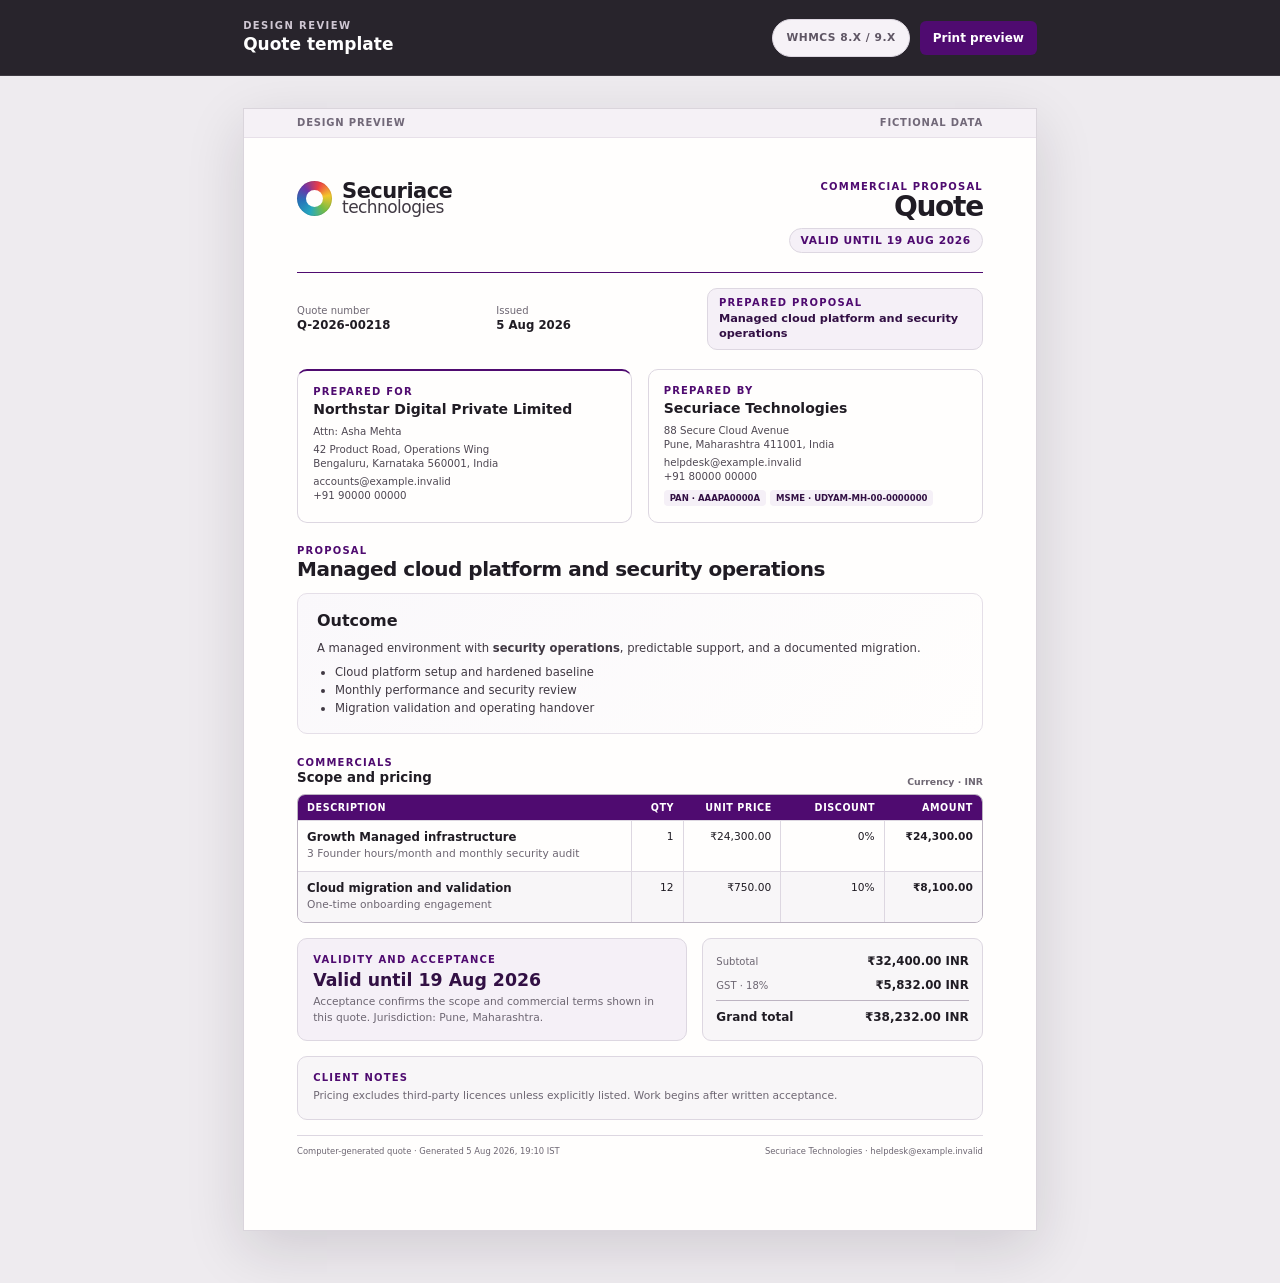
==== quote-preview/index.html @ fe07cd0a "feat(quote): add modern WHMCS PDF suite" ====
<!doctype html>
<html lang="en">
<head>
  <meta charset="utf-8">
  <meta name="viewport" content="width=device-width, initial-scale=1">
  <meta name="color-scheme" content="light">
  <meta name="theme-color" content="#201c24">
  <title>Securiace quote redesign preview</title>
  <link rel="stylesheet" href="styles.css">
</head>
<body>
  <a class="skip-link" href="#quote-document">Skip to quote</a>
  <header class="preview-toolbar" aria-label="Preview controls">
    <div>
      <p class="toolbar-kicker">Design review</p>
      <h1>Quote template</h1>
    </div>
    <div class="toolbar-actions">
      <span class="preview-state">WHMCS 8.x / 9.x</span>
      <button class="print-button" type="button" data-print>Print preview</button>
    </div>
  </header>

  <main class="preview-canvas">
    <article class="invoice quote" id="quote-document" tabindex="-1" aria-labelledby="document-title">
      <div class="sample-notice">
        <span>Design preview</span>
        <span>Fictional data</span>
      </div>

      <header class="invoice-header">
        <div class="brand-lockup" aria-label="Securiace Technologies">
          <span class="brand-mark" aria-hidden="true"><span></span></span>
          <span class="brand-name"><strong>Securiace</strong><span>technologies</span></span>
        </div>
        <div class="document-heading">
          <p class="eyebrow">Commercial proposal</p>
          <h2 id="document-title">Quote</h2>
          <span class="validity-pill">Valid until 19 Aug 2026</span>
        </div>
      </header>

      <section class="document-strip" aria-label="Quote identity and validity">
        <dl class="document-meta quote-meta">
          <div><dt>Quote number</dt><dd>Q-2026-00218</dd></div>
          <div><dt>Issued</dt><dd>5 Aug 2026</dd></div>
        </dl>
        <div class="proposal-summary">
          <p class="section-label">Prepared proposal</p>
          <strong>Managed cloud platform and security operations</strong>
        </div>
      </section>

      <section class="party-grid" aria-label="Proposal parties">
        <article class="party-card party-card--customer">
          <p class="section-label">Prepared for</p>
          <h3>Northstar Digital Private Limited</h3>
          <p>Attn: Asha Mehta</p>
          <address>42 Product Road, Operations Wing<br>Bengaluru, Karnataka 560001, India</address>
          <p>accounts@example.invalid<br>+91 90000 00000</p>
        </article>
        <article class="party-card">
          <p class="section-label">Prepared by</p>
          <h3>Securiace Technologies</h3>
          <address>88 Secure Cloud Avenue<br>Pune, Maharashtra 411001, India</address>
          <p>helpdesk@example.invalid<br>+91 80000 00000</p>
          <div class="compliance-tags"><span>PAN · AAAPA0000A</span><span>MSME · UDYAM-MH-00-0000000</span></div>
        </article>
      </section>

      <section class="proposal-section" aria-labelledby="proposal-title">
        <p class="section-label">Proposal</p>
        <h3 id="proposal-title">Managed cloud platform and security operations</h3>
        <div class="proposal-copy">
          <h4>Outcome</h4>
          <p>A managed environment with <strong>security operations</strong>, predictable support, and a documented migration.</p>
          <ul>
            <li>Cloud platform setup and hardened baseline</li>
            <li>Monthly performance and security review</li>
            <li>Migration validation and operating handover</li>
          </ul>
        </div>
      </section>

      <section class="line-items quote-items" aria-labelledby="commercials-title">
        <div class="section-heading">
          <div><p class="section-label">Commercials</p><h3 id="commercials-title">Scope and pricing</h3></div>
          <span>Currency · INR</span>
        </div>
        <div class="table-wrap">
          <table>
            <colgroup><col class="description-column"><col class="qty-column"><col class="unit-column"><col class="discount-column"><col class="amount-column"></colgroup>
            <thead><tr><th scope="col">Description</th><th scope="col" class="numeric">Qty</th><th scope="col" class="numeric">Unit price</th><th scope="col" class="numeric">Discount</th><th scope="col" class="numeric">Amount</th></tr></thead>
            <tbody>
              <tr><td><strong>Growth Managed infrastructure</strong><span>3 Founder hours/month and monthly security audit</span></td><td class="numeric">1</td><td class="numeric">₹24,300.00</td><td class="numeric">0%</td><td class="numeric amount">₹24,300.00</td></tr>
              <tr><td><strong>Cloud migration and validation</strong><span>One-time onboarding engagement</span></td><td class="numeric">12</td><td class="numeric">₹750.00</td><td class="numeric">10%</td><td class="numeric amount">₹8,100.00</td></tr>
            </tbody>
          </table>
        </div>
      </section>

      <section class="financial-grid quote-financial" aria-label="Quote total and acceptance">
        <article class="acceptance-card">
          <p class="section-label">Validity and acceptance</p>
          <h3>Valid until 19 Aug 2026</h3>
          <p>Acceptance confirms the scope and commercial terms shown in this quote. Jurisdiction: Pune, Maharashtra.</p>
        </article>
        <dl class="totals-card">
          <div><dt>Subtotal</dt><dd>₹32,400.00 INR</dd></div>
          <div><dt>GST · 18%</dt><dd>₹5,832.00 INR</dd></div>
          <div class="grand-total"><dt>Grand total</dt><dd>₹38,232.00 INR</dd></div>
        </dl>
      </section>

      <section class="quote-notes" aria-label="Client notes">
        <p class="section-label">Client notes</p>
        <p>Pricing excludes third-party licences unless explicitly listed. Work begins after written acceptance.</p>
      </section>

      <footer class="invoice-footer">
        <p>Computer-generated quote · Generated 5 Aug 2026, 19:10 IST</p>
        <p>Securiace Technologies · helpdesk@example.invalid</p>
      </footer>
    </article>
  </main>
  <script src="app.js"></script>
</body>
</html>
---- quote-preview/styles.css ----
@import url("../preview/styles.css");

.preview-state {
  display: inline-flex;
  min-height: 38px;
  align-items: center;
  padding: 0 13px;
  color: #5f5664;
  background: #f6f2f7;
  border: 1px solid #ddd7e1;
  border-radius: 999px;
  font-size: 8pt;
  font-weight: 800;
  letter-spacing: 0.05em;
  text-transform: uppercase;
}

.validity-pill {
  display: inline-flex;
  min-height: 25px;
  align-items: center;
  padding: 4px 11px;
  color: var(--brand);
  background: var(--brand-soft);
  border: 1px solid var(--line);
  border-radius: 999px;
  font-size: 8pt;
  font-weight: 800;
  letter-spacing: 0.06em;
  text-transform: uppercase;
}

.quote-meta {
  grid-template-columns: repeat(2, minmax(0, 1fr));
}

.proposal-summary,
.acceptance-card,
.quote-notes {
  border: 1px solid var(--line);
  border-radius: var(--radius);
}

.proposal-summary {
  display: grid;
  gap: 3px;
  min-height: 48px;
  align-content: center;
  padding: 8px 11px;
  background: var(--brand-soft);
}

.proposal-summary strong {
  color: var(--brand-dark);
  font-size: 8.5pt;
  line-height: 1.35;
}

.proposal-section {
  margin-top: 6mm;
}

.proposal-section > h3 {
  margin: 2px 0 3mm;
  color: var(--ink);
  font-size: 15pt;
  line-height: 1.18;
  letter-spacing: -0.025em;
}

.proposal-copy {
  padding: 4mm 5mm;
  color: #403943;
  background: linear-gradient(135deg, #faf8fb, #fffefd);
  border: 1px solid #e5dfe8;
  border-radius: var(--radius);
  font-size: 8.7pt;
  line-height: 1.55;
}

.proposal-copy h4 {
  margin: 0 0 5px;
  color: var(--ink);
  font-size: 12pt;
}

.proposal-copy p,
.proposal-copy ul {
  margin: 6px 0 0;
}

.proposal-copy ul {
  padding-left: 18px;
}

.quote-items {
  margin-top: 6mm;
}

.quote-items .description-column { width: 46%; }
.quote-items .qty-column { width: 8%; }
.quote-items .unit-column { width: 17%; }
.quote-items .discount-column { width: 12%; }
.quote-items .amount-column { width: 17%; }

.quote-items tbody tr:nth-child(even) {
  background: var(--surface);
}

.quote-financial {
  grid-template-columns: minmax(0, 1fr) minmax(220px, 0.72fr);
}

.acceptance-card {
  padding: 4mm;
  color: var(--brand-dark);
  background: var(--brand-soft);
}

.acceptance-card h3 {
  margin: 5px 0 4px;
  font-size: 13pt;
}

.acceptance-card p:last-child,
.quote-notes p:last-child {
  margin: 0;
  color: var(--muted);
  font-size: 8pt;
  line-height: 1.45;
}

.quote-notes {
  margin-top: 4mm;
  padding: 4mm;
  background: var(--surface);
}

.quote-notes .section-label {
  margin-bottom: 5px;
}

@media print {
  .quote {
    min-height: 297mm;
  }
}

@media (max-width: 720px) {
  .quote-financial {
    grid-template-columns: 1fr;
  }

  .preview-state {
    display: none;
  }
}
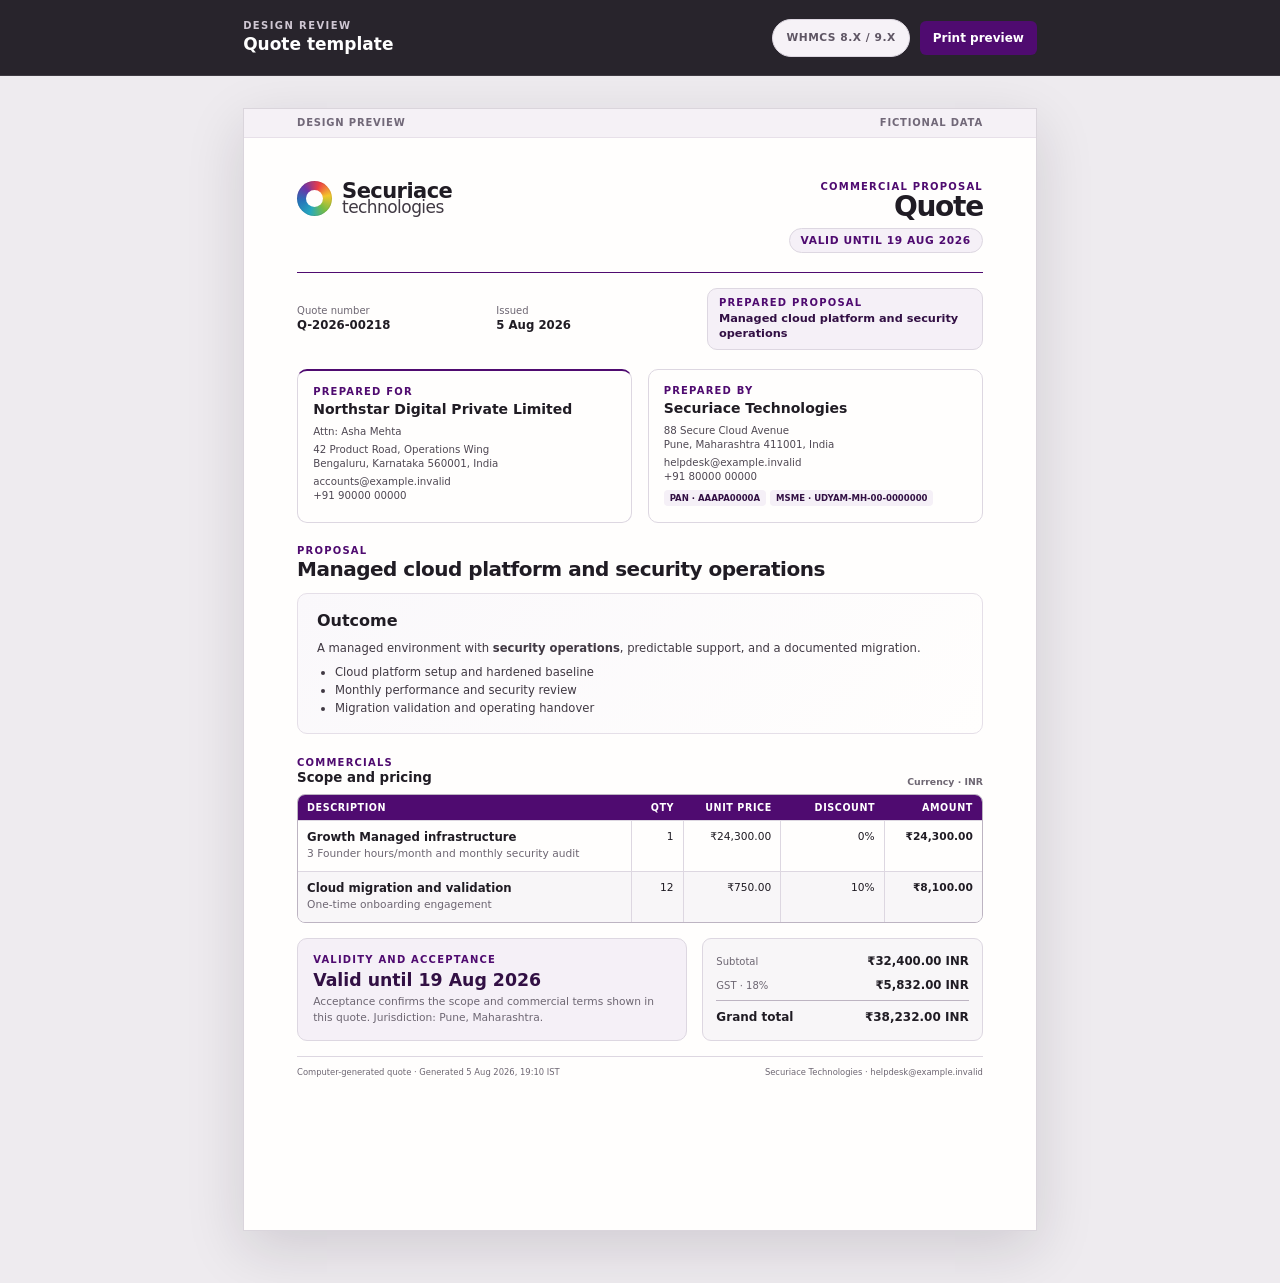
==== commit 2024692b: "feat(pdf): enforce context-aware document profiles" ====
--- a/quote-preview/index.html
+++ b/quote-preview/index.html
@@ -112,11 +112,6 @@
         </dl>
       </section>
 
-      <section class="quote-notes" aria-label="Client notes">
-        <p class="section-label">Client notes</p>
-        <p>Pricing excludes third-party licences unless explicitly listed. Work begins after written acceptance.</p>
-      </section>
-
       <footer class="invoice-footer">
         <p>Computer-generated quote · Generated 5 Aug 2026, 19:10 IST</p>
         <p>Securiace Technologies · helpdesk@example.invalid</p>
--- a/quote-preview/styles.css
+++ b/quote-preview/styles.css
@@ -35,8 +35,7 @@
 }
 
 .proposal-summary,
-.acceptance-card,
-.quote-notes {
+.acceptance-card {
   border: 1px solid var(--line);
   border-radius: var(--radius);
 }
@@ -122,22 +121,11 @@
   font-size: 13pt;
 }
 
-.acceptance-card p:last-child,
-.quote-notes p:last-child {
+.acceptance-card p:last-child {
   margin: 0;
   color: var(--muted);
   font-size: 8pt;
   line-height: 1.45;
-}
-
-.quote-notes {
-  margin-top: 4mm;
-  padding: 4mm;
-  background: var(--surface);
-}
-
-.quote-notes .section-label {
-  margin-bottom: 5px;
 }
 
 @media print {
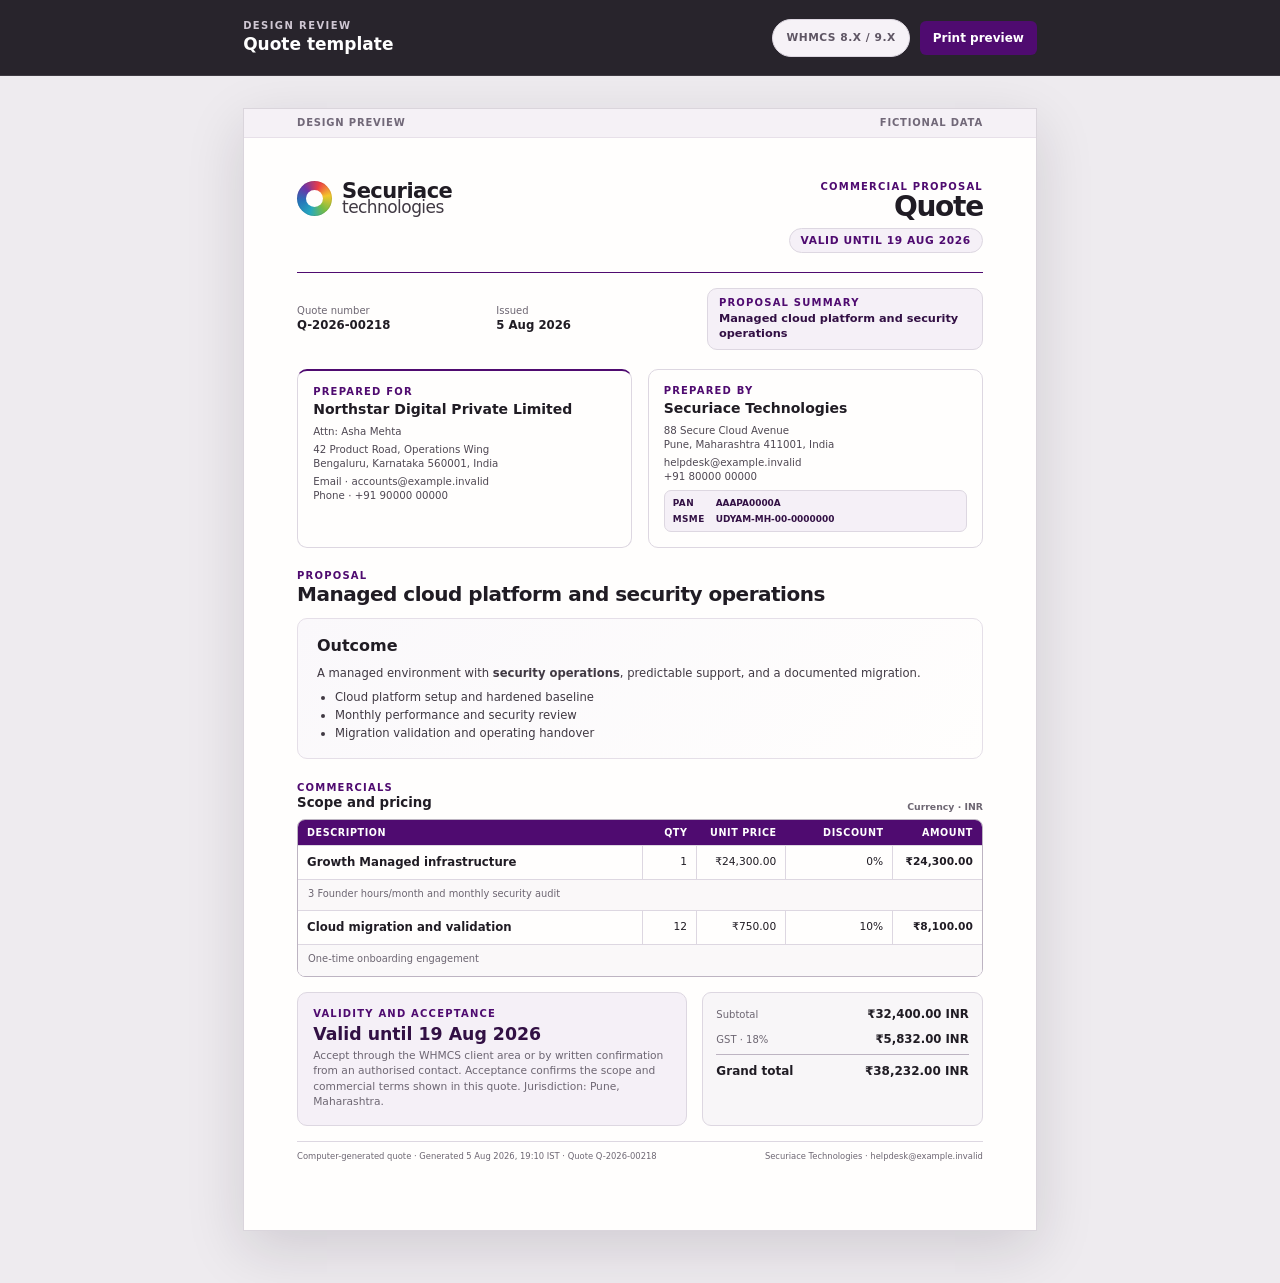
==== commit b79599f1: "fix(preview): align quote review hierarchy" ====
--- a/quote-preview/index.html
+++ b/quote-preview/index.html
@@ -46,7 +46,7 @@
           <div><dt>Issued</dt><dd>5 Aug 2026</dd></div>
         </dl>
         <div class="proposal-summary">
-          <p class="section-label">Prepared proposal</p>
+          <p class="section-label">Proposal summary</p>
           <strong>Managed cloud platform and security operations</strong>
         </div>
       </section>
@@ -57,14 +57,17 @@
           <h3>Northstar Digital Private Limited</h3>
           <p>Attn: Asha Mehta</p>
           <address>42 Product Road, Operations Wing<br>Bengaluru, Karnataka 560001, India</address>
-          <p>accounts@example.invalid<br>+91 90000 00000</p>
+          <p>Email · accounts@example.invalid<br>Phone · +91 90000 00000</p>
         </article>
         <article class="party-card">
           <p class="section-label">Prepared by</p>
           <h3>Securiace Technologies</h3>
           <address>88 Secure Cloud Avenue<br>Pune, Maharashtra 411001, India</address>
           <p>helpdesk@example.invalid<br>+91 80000 00000</p>
-          <div class="compliance-tags"><span>PAN · AAAPA0000A</span><span>MSME · UDYAM-MH-00-0000000</span></div>
+          <dl class="issuer-registrations" aria-label="Issuer registrations">
+            <div><dt>PAN</dt><dd>AAAPA0000A</dd></div>
+            <div><dt>MSME</dt><dd>UDYAM-MH-00-0000000</dd></div>
+          </dl>
         </article>
       </section>
 
@@ -92,8 +95,10 @@
             <colgroup><col class="description-column"><col class="qty-column"><col class="unit-column"><col class="discount-column"><col class="amount-column"></colgroup>
             <thead><tr><th scope="col">Description</th><th scope="col" class="numeric">Qty</th><th scope="col" class="numeric">Unit price</th><th scope="col" class="numeric">Discount</th><th scope="col" class="numeric">Amount</th></tr></thead>
             <tbody>
-              <tr><td><strong>Growth Managed infrastructure</strong><span>3 Founder hours/month and monthly security audit</span></td><td class="numeric">1</td><td class="numeric">₹24,300.00</td><td class="numeric">0%</td><td class="numeric amount">₹24,300.00</td></tr>
-              <tr><td><strong>Cloud migration and validation</strong><span>One-time onboarding engagement</span></td><td class="numeric">12</td><td class="numeric">₹750.00</td><td class="numeric">10%</td><td class="numeric amount">₹8,100.00</td></tr>
+              <tr class="item-price-row"><td><strong>Growth Managed infrastructure</strong></td><td class="numeric">1</td><td class="numeric">₹24,300.00</td><td class="numeric">0%</td><td class="numeric amount">₹24,300.00</td></tr>
+              <tr class="item-detail-row"><td colspan="5">3 Founder hours/month and monthly security audit</td></tr>
+              <tr class="item-price-row"><td><strong>Cloud migration and validation</strong></td><td class="numeric">12</td><td class="numeric">₹750.00</td><td class="numeric">10%</td><td class="numeric amount">₹8,100.00</td></tr>
+              <tr class="item-detail-row"><td colspan="5">One-time onboarding engagement</td></tr>
             </tbody>
           </table>
         </div>
@@ -103,7 +108,7 @@
         <article class="acceptance-card">
           <p class="section-label">Validity and acceptance</p>
           <h3>Valid until 19 Aug 2026</h3>
-          <p>Acceptance confirms the scope and commercial terms shown in this quote. Jurisdiction: Pune, Maharashtra.</p>
+          <p>Accept through the WHMCS client area or by written confirmation from an authorised contact. Acceptance confirms the scope and commercial terms shown in this quote. Jurisdiction: Pune, Maharashtra.</p>
         </article>
         <dl class="totals-card">
           <div><dt>Subtotal</dt><dd>₹32,400.00 INR</dd></div>
@@ -113,7 +118,7 @@
       </section>
 
       <footer class="invoice-footer">
-        <p>Computer-generated quote · Generated 5 Aug 2026, 19:10 IST</p>
+        <p>Computer-generated quote · Generated 5 Aug 2026, 19:10 IST · Quote Q-2026-00218</p>
         <p>Securiace Technologies · helpdesk@example.invalid</p>
       </footer>
     </article>
--- a/quote-preview/styles.css
+++ b/quote-preview/styles.css
@@ -55,6 +55,42 @@
   line-height: 1.35;
 }
 
+.issuer-registrations {
+  display: grid;
+  gap: 3px;
+  margin: 7px 0 0;
+  padding: 6px 8px;
+  color: var(--brand-dark);
+  background: var(--brand-soft);
+  border: 1px solid var(--line);
+  border-radius: 7px;
+}
+
+.issuer-registrations div {
+  display: grid;
+  grid-template-columns: 36px minmax(0, 1fr);
+  gap: 7px;
+  align-items: baseline;
+}
+
+.issuer-registrations dt,
+.issuer-registrations dd {
+  margin: 0;
+  color: inherit;
+  font-size: 6.7pt;
+  line-height: 1.35;
+}
+
+.issuer-registrations dt {
+  font-weight: 800;
+  letter-spacing: 0.05em;
+}
+
+.issuer-registrations dd {
+  overflow-wrap: anywhere;
+  font-weight: 700;
+}
+
 .proposal-section {
   margin-top: 6mm;
 }
@@ -96,14 +132,27 @@
   margin-top: 6mm;
 }
 
-.quote-items .description-column { width: 46%; }
-.quote-items .qty-column { width: 8%; }
-.quote-items .unit-column { width: 17%; }
-.quote-items .discount-column { width: 12%; }
-.quote-items .amount-column { width: 17%; }
+.quote-items .description-column { width: 52%; }
+.quote-items .qty-column { width: 7%; }
+.quote-items .unit-column { width: 15%; }
+.quote-items .discount-column { width: 11%; }
+.quote-items .amount-column { width: 15%; }
 
 .quote-items tbody tr:nth-child(even) {
   background: var(--surface);
+}
+
+.quote-items .item-price-row td {
+  padding-bottom: 7px;
+}
+
+.quote-items .item-detail-row td {
+  padding: 7px 10px 9px;
+  color: var(--muted);
+  background: color-mix(in srgb, var(--surface) 72%, var(--paper));
+  border-left: 0;
+  font-size: 7.4pt;
+  line-height: 1.45;
 }
 
 .quote-financial {
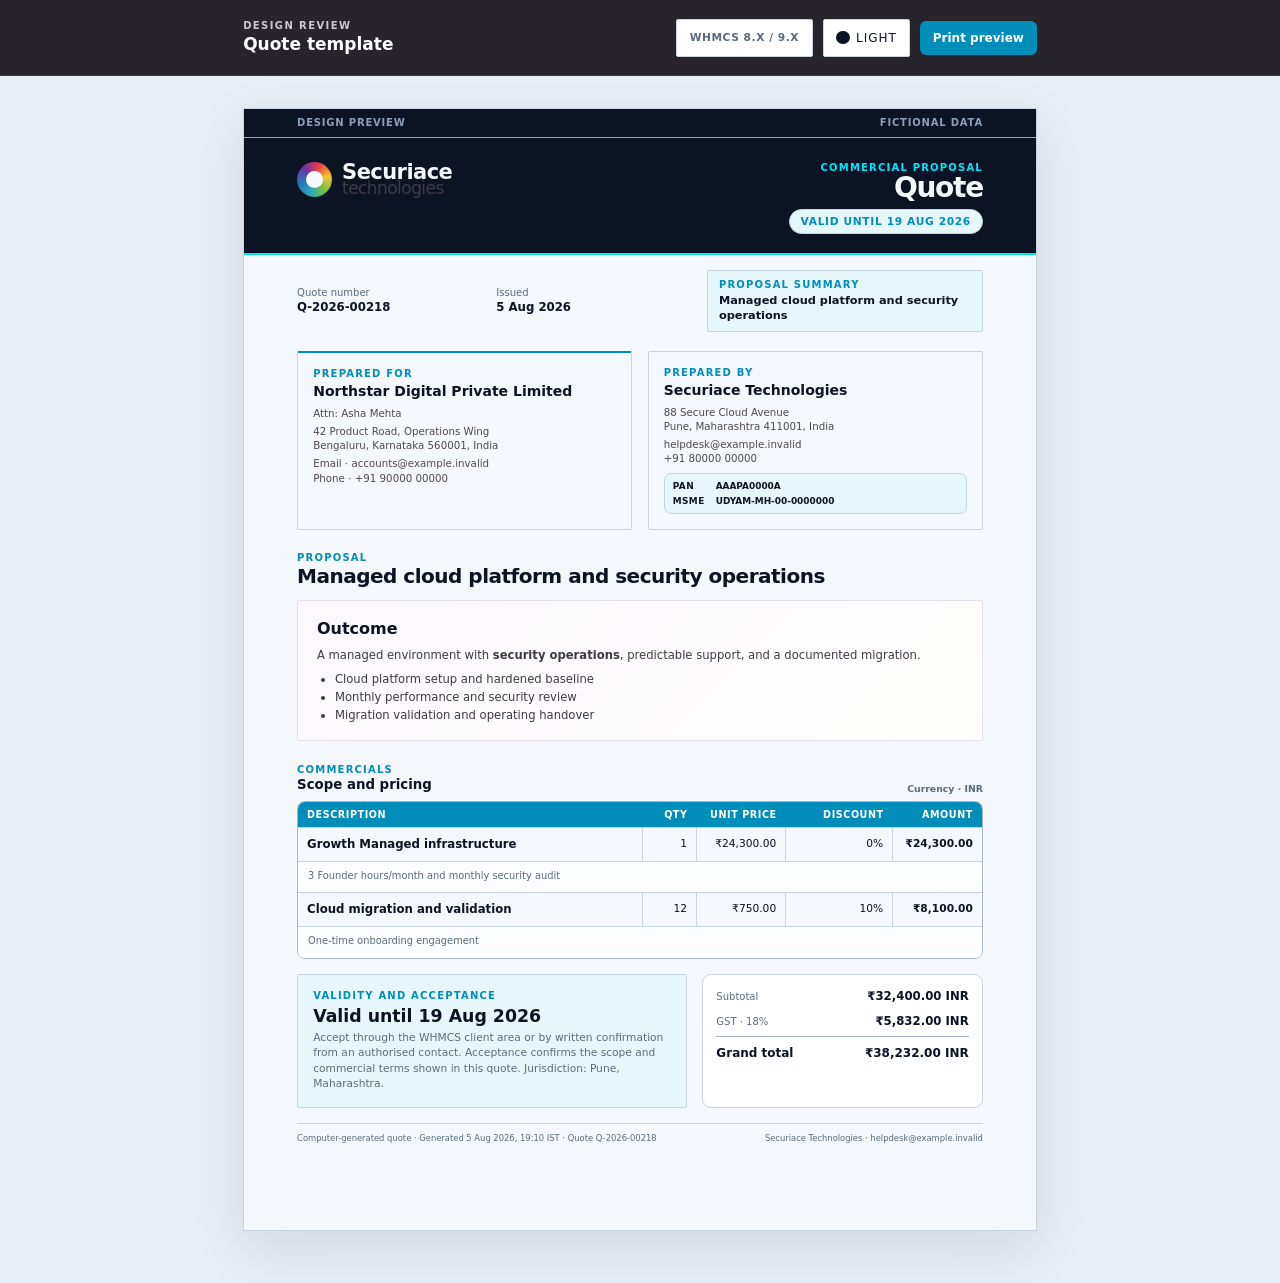
==== commit c6fe4834: "feat(theme): unified Securiace brand, dual-mode UI, and PDF hybrid Add brand tokens/logos, expand th" ====
--- a/quote-preview/index.html
+++ b/quote-preview/index.html
@@ -3,9 +3,20 @@
 <head>
   <meta charset="utf-8">
   <meta name="viewport" content="width=device-width, initial-scale=1">
-  <meta name="color-scheme" content="light">
-  <meta name="theme-color" content="#201c24">
+  <meta name="color-scheme" content="dark light">
+  <meta name="theme-color" content="#0B1324">
   <title>Securiace quote redesign preview</title>
+  <script>
+    (function () {
+      try {
+        var stored = localStorage.getItem('securiace-theme-mode');
+        var mode = stored || ((window.matchMedia && window.matchMedia('(prefers-color-scheme: light)').matches) ? 'light' : 'dark');
+        document.documentElement.setAttribute('data-theme', mode === 'light' ? 'light' : 'dark');
+      } catch (e) {
+        document.documentElement.setAttribute('data-theme', 'dark');
+      }
+    })();
+  </script>
   <link rel="stylesheet" href="styles.css">
 </head>
 <body>
@@ -17,6 +28,10 @@
     </div>
     <div class="toolbar-actions">
       <span class="preview-state">WHMCS 8.x / 9.x</span>
+      <button class="securiace-theme-toggle" id="securiace-theme-toggle" type="button" aria-label="Toggle color mode">
+        <span class="securiace-theme-toggle__icon" aria-hidden="true"></span>
+        <span data-mode-label>Dark</span>
+      </button>
       <button class="print-button" type="button" data-print>Print preview</button>
     </div>
   </header>
--- a/quote-preview/styles.css
+++ b/quote-preview/styles.css
@@ -5,10 +5,10 @@
   min-height: 38px;
   align-items: center;
   padding: 0 13px;
-  color: #5f5664;
-  background: #f6f2f7;
-  border: 1px solid #ddd7e1;
-  border-radius: 999px;
+  color: var(--fg-muted, var(--muted));
+  background: var(--surface);
+  border: 1px solid var(--line);
+  border-radius: 2px;
   font-size: 8pt;
   font-weight: 800;
   letter-spacing: 0.05em;
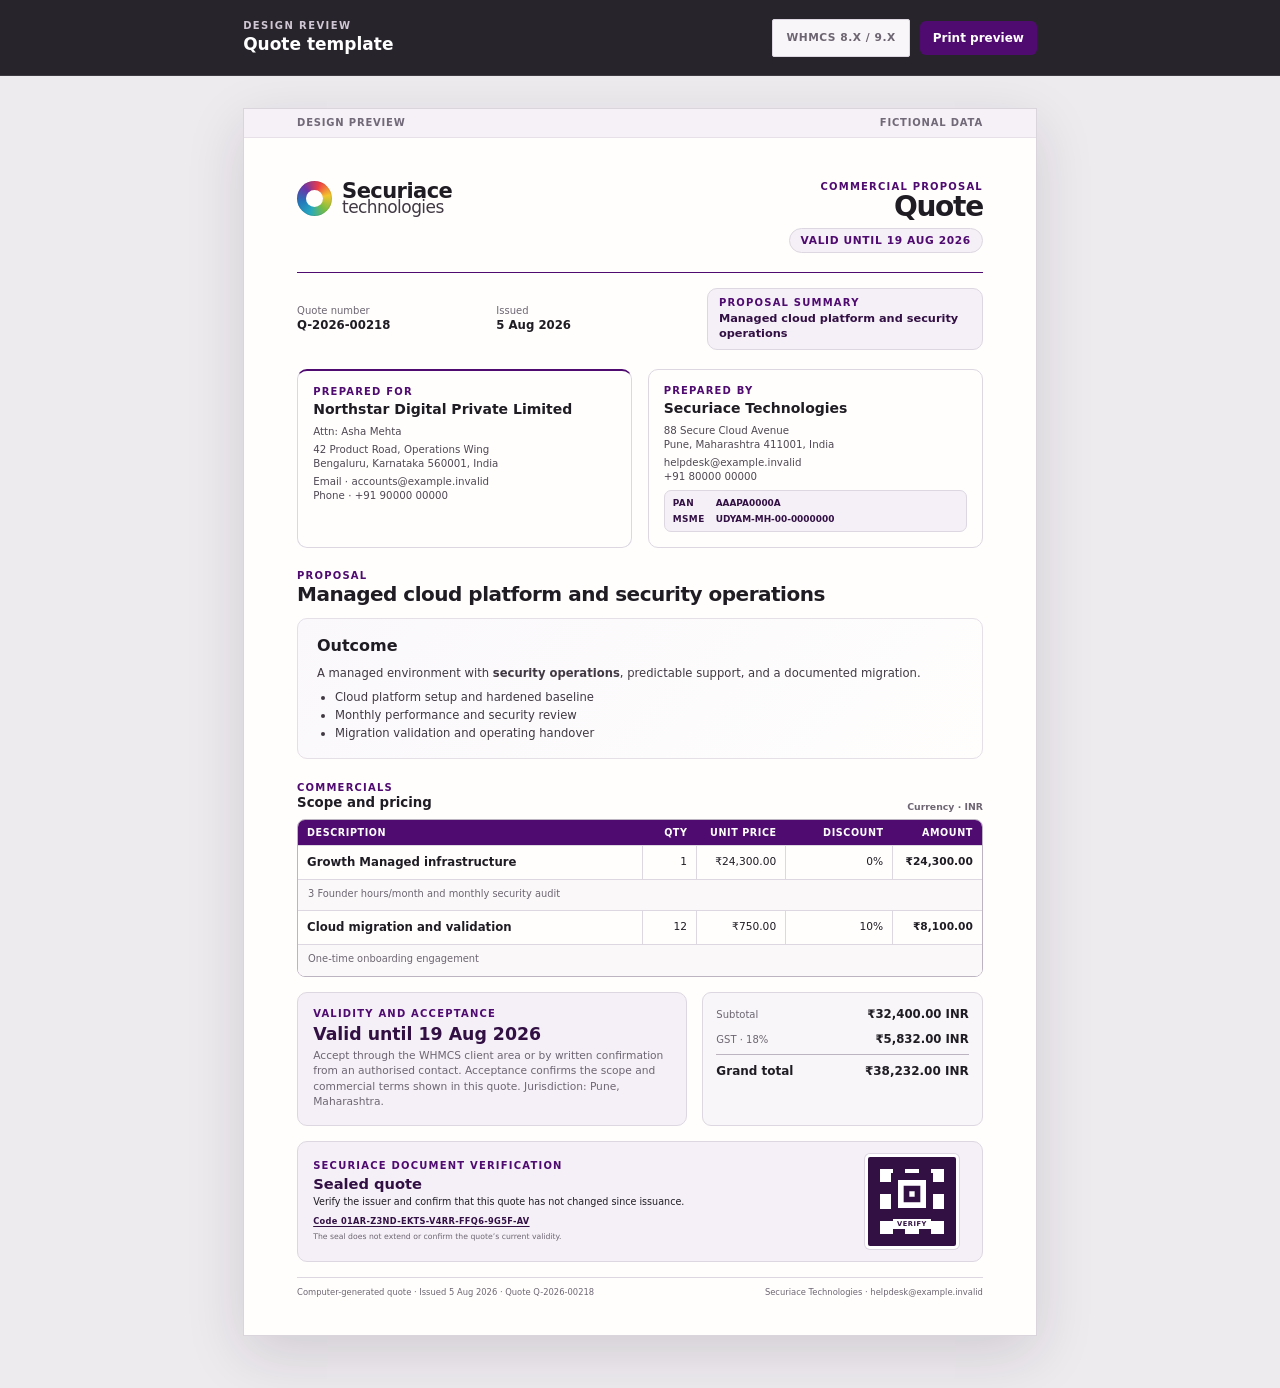
==== commit 51682e8e: "docs(pdf): document sealed presentation handoff" ====
--- a/quote-preview/index.html
+++ b/quote-preview/index.html
@@ -3,20 +3,9 @@
 <head>
   <meta charset="utf-8">
   <meta name="viewport" content="width=device-width, initial-scale=1">
-  <meta name="color-scheme" content="dark light">
-  <meta name="theme-color" content="#0B1324">
+  <meta name="color-scheme" content="light">
+  <meta name="theme-color" content="#201c24">
   <title>Securiace quote redesign preview</title>
-  <script>
-    (function () {
-      try {
-        var stored = localStorage.getItem('securiace-theme-mode');
-        var mode = stored || ((window.matchMedia && window.matchMedia('(prefers-color-scheme: light)').matches) ? 'light' : 'dark');
-        document.documentElement.setAttribute('data-theme', mode === 'light' ? 'light' : 'dark');
-      } catch (e) {
-        document.documentElement.setAttribute('data-theme', 'dark');
-      }
-    })();
-  </script>
   <link rel="stylesheet" href="styles.css">
 </head>
 <body>
@@ -28,10 +17,6 @@
     </div>
     <div class="toolbar-actions">
       <span class="preview-state">WHMCS 8.x / 9.x</span>
-      <button class="securiace-theme-toggle" id="securiace-theme-toggle" type="button" aria-label="Toggle color mode">
-        <span class="securiace-theme-toggle__icon" aria-hidden="true"></span>
-        <span data-mode-label>Dark</span>
-      </button>
       <button class="print-button" type="button" data-print>Print preview</button>
     </div>
   </header>
@@ -132,8 +117,22 @@
         </dl>
       </section>
 
+      <section class="verification-panel" aria-label="Securiace document verification">
+        <div class="verification-copy">
+          <p class="section-label">Securiace document verification</p>
+          <h3>Sealed quote</h3>
+          <p>Verify the issuer and confirm that this quote has not changed since issuance.</p>
+          <a class="verification-code" href="https://my.securiace.com/v/01ARZ3NDEKTSV4RRFFQ69G5FAV">Code 01AR-Z3ND-EKTS-V4RR-FFQ6-9G5F-AV</a>
+          <small>The seal does not extend or confirm the quote’s current validity.</small>
+        </div>
+        <a class="verification-qr" href="https://my.securiace.com/v/01ARZ3NDEKTSV4RRFFQ69G5FAV" aria-label="Open the Securiace verification record">
+          <span aria-hidden="true"></span>
+          <strong>VERIFY</strong>
+        </a>
+      </section>
+
       <footer class="invoice-footer">
-        <p>Computer-generated quote · Generated 5 Aug 2026, 19:10 IST · Quote Q-2026-00218</p>
+        <p>Computer-generated quote · Issued 5 Aug 2026 · Quote Q-2026-00218</p>
         <p>Securiace Technologies · helpdesk@example.invalid</p>
       </footer>
     </article>
